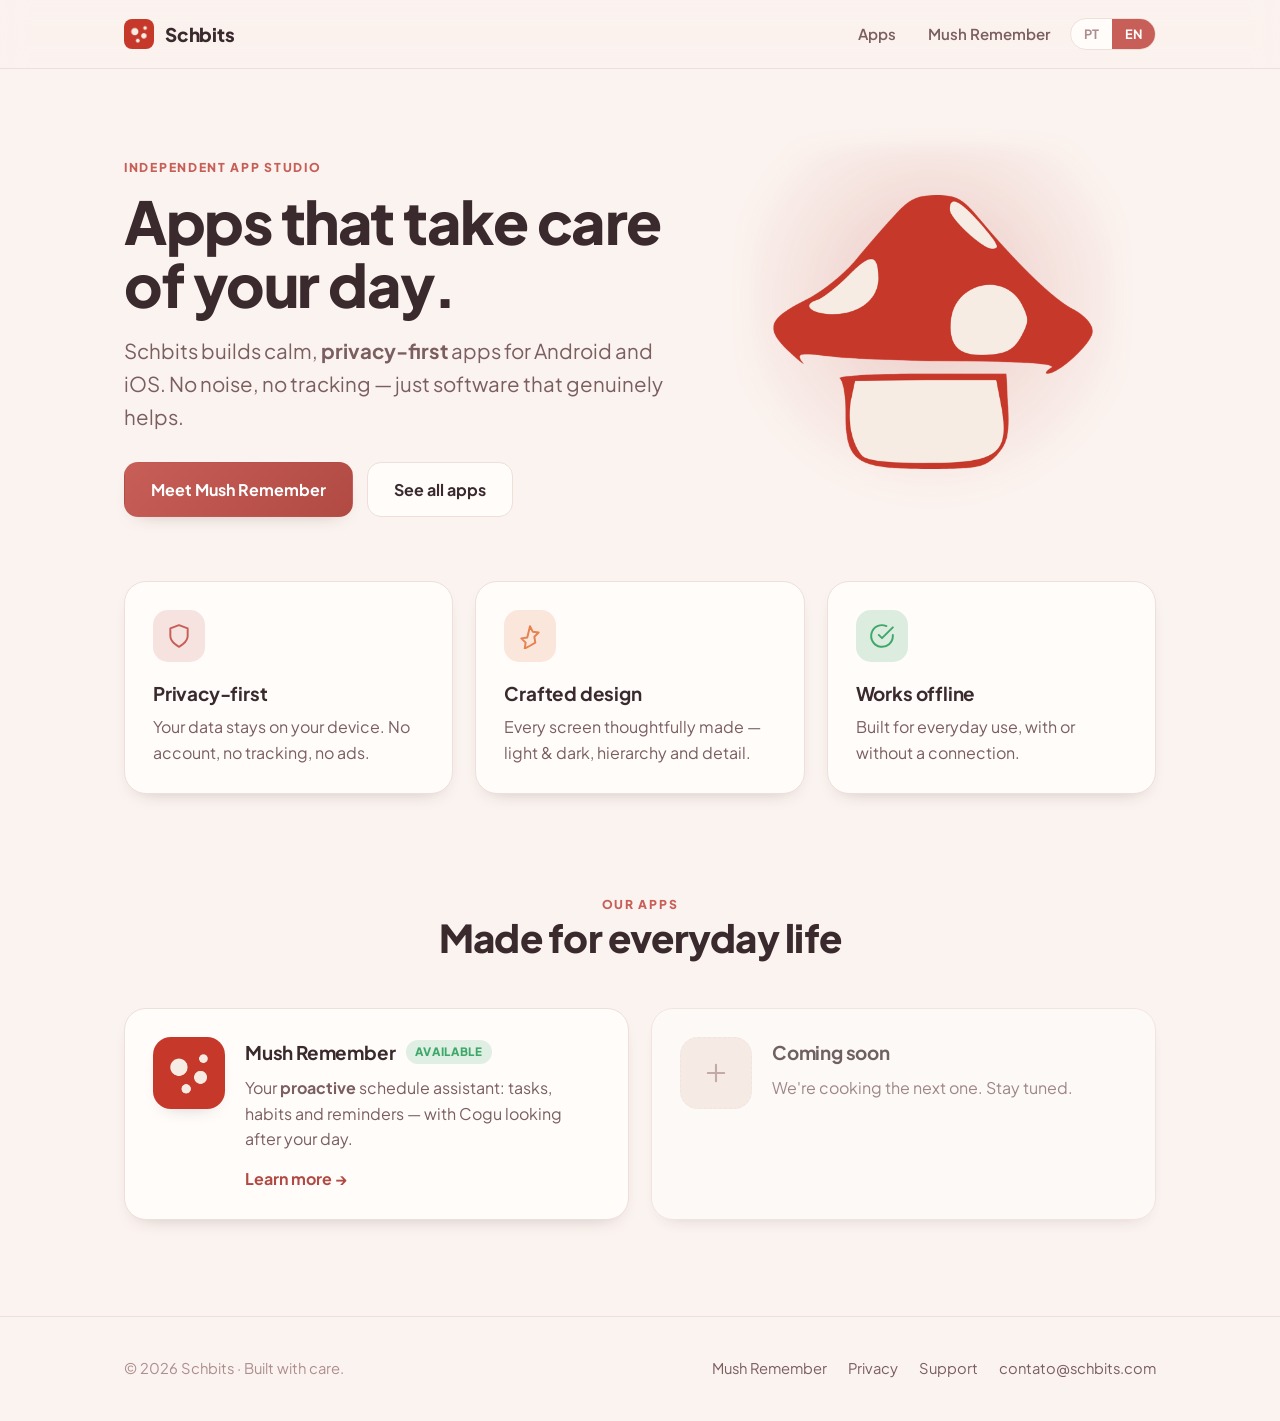
==== index.html @ 6b557020 "Reformulate site as app landing focused on Mush Remember - Pivot from "do-everything agency" to app " ====
<!DOCTYPE html>
<html lang="en">
<head>
  <meta charset="UTF-8" />
  <meta name="viewport" content="width=device-width, initial-scale=1.0" />
  <title>Schbits — Apps that take care of your day</title>
  <meta name="description" content="Schbits is an independent mobile app studio. We craft calm, privacy-first apps for Android and iOS. Meet Mush Remember." />
  <link rel="icon" type="image/png" href="/assets/mushremember-icon.png" />
  <!-- fixa o idioma antes da pintura (sem flash do idioma inativo) -->
  <script>document.documentElement.setAttribute('data-active',(localStorage.getItem('lang')||((navigator.language||'en').toLowerCase().indexOf('pt')===0?'pt':'en')));</script>
  <link rel="preconnect" href="https://fonts.googleapis.com" />
  <link rel="preconnect" href="https://fonts.gstatic.com" crossorigin />
  <link href="https://fonts.googleapis.com/css2?family=Plus+Jakarta+Sans:wght@400;500;600;700;800&display=swap" rel="stylesheet" />
  <link rel="stylesheet" href="/assets/site.css" />
</head>
<body>

  <header class="site-header">
    <div class="wrap">
      <a class="brand" href="/">
        <img src="/assets/mushremember-icon.png" alt="Schbits" />
        <b>Schbits</b>
      </a>
      <nav class="nav">
        <a href="#apps"><span data-lang="pt">Apps</span><span data-lang="en">Apps</span></a>
        <a href="/mushremember/"><span data-lang="pt">Mush Remember</span><span data-lang="en">Mush Remember</span></a>
        <div class="lang" role="group" aria-label="Language">
          <button data-set-lang="pt">PT</button>
          <button data-set-lang="en">EN</button>
        </div>
      </nav>
    </div>
  </header>

  <!-- ------------------------------- Hero -------------------------------- -->
  <section style="padding-top:84px;padding-bottom:40px">
    <div class="wrap" style="display:grid;grid-template-columns:1.1fr .9fr;gap:40px;align-items:center">
      <div>
        <span class="eyebrow" data-lang="pt">Estúdio de apps</span>
        <span class="eyebrow" data-lang="en">Independent app studio</span>
        <h1>
          <span data-lang="pt">Apps que cuidam do seu dia.</span>
          <span data-lang="en">Apps that take care of your day.</span>
        </h1>
        <p class="lead" data-lang="pt">A Schbits cria apps calmos e <b>privacidade em primeiro lugar</b> para Android e iOS. Nada de ruído, nada de rastreio — só software que ajuda de verdade.</p>
        <p class="lead" data-lang="en">Schbits builds calm, <b>privacy-first</b> apps for Android and iOS. No noise, no tracking — just software that genuinely helps.</p>
        <div style="display:flex;gap:14px;flex-wrap:wrap;margin-top:28px">
          <a class="btn btn-primary" href="/mushremember/">
            <span data-lang="pt">Conheça o Mush Remember</span>
            <span data-lang="en">Meet Mush Remember</span>
          </a>
          <a class="btn btn-ghost" href="#apps">
            <span data-lang="pt">Ver todos os apps</span>
            <span data-lang="en">See all apps</span>
          </a>
        </div>
      </div>
      <div style="display:grid;place-items:center">
        <div style="position:relative">
          <div style="position:absolute;inset:-8% -8%;background:radial-gradient(circle at 50% 40%, color-mix(in srgb,var(--accent) 28%,transparent), transparent 70%);filter:blur(10px)"></div>
          <img src="/assets/cogu.png" alt="Cogu, mascote do Mush Remember"
               style="position:relative;width:min(320px,68vw);filter:drop-shadow(var(--shadow))" />
        </div>
      </div>
    </div>
  </section>

  <!-- ------------------------------- Valores ----------------------------- -->
  <section style="padding-top:24px;padding-bottom:24px">
    <div class="wrap">
      <div class="grid grid-3">
        <div class="card">
          <div class="icon-chip" style="background:color-mix(in srgb,var(--accent) 16%,transparent)">
            <svg viewBox="0 0 24 24" fill="none" stroke="var(--accent)" stroke-width="1.8" stroke-linecap="round" stroke-linejoin="round"><path d="M12 22s8-4 8-10V5l-8-3-8 3v7c0 6 8 10 8 10z"/></svg>
          </div>
          <h3><span data-lang="pt">Privacidade em primeiro lugar</span><span data-lang="en">Privacy-first</span></h3>
          <p style="color:var(--ink-soft);margin:0" data-lang="pt">Seus dados ficam no seu aparelho. Sem conta, sem rastreio, sem anúncios.</p>
          <p style="color:var(--ink-soft);margin:0" data-lang="en">Your data stays on your device. No account, no tracking, no ads.</p>
        </div>
        <div class="card">
          <div class="icon-chip" style="background:color-mix(in srgb,var(--coral) 18%,transparent)">
            <svg viewBox="0 0 24 24" fill="none" stroke="var(--coral)" stroke-width="1.8" stroke-linecap="round" stroke-linejoin="round"><path d="M12 3l2.5 5 5.5.8-4 3.9.9 5.5L12 21l-4.9 2.6.9-5.5-4-3.9 5.5-.8z"/></svg>
          </div>
          <h3><span data-lang="pt">Design caprichado</span><span data-lang="en">Crafted design</span></h3>
          <p style="color:var(--ink-soft);margin:0" data-lang="pt">Cada tela pensada com carinho — claro e escuro, hierarquia e detalhes.</p>
          <p style="color:var(--ink-soft);margin:0" data-lang="en">Every screen thoughtfully made — light & dark, hierarchy and detail.</p>
        </div>
        <div class="card">
          <div class="icon-chip" style="background:color-mix(in srgb,var(--success) 18%,transparent)">
            <svg viewBox="0 0 24 24" fill="none" stroke="var(--success)" stroke-width="1.8" stroke-linecap="round" stroke-linejoin="round"><path d="M22 11.08V12a10 10 0 1 1-5.93-9.14"/><path d="M22 4 12 14.01l-3-3"/></svg>
          </div>
          <h3><span data-lang="pt">Funciona offline</span><span data-lang="en">Works offline</span></h3>
          <p style="color:var(--ink-soft);margin:0" data-lang="pt">Pensado para usar no dia a dia, com ou sem internet.</p>
          <p style="color:var(--ink-soft);margin:0" data-lang="en">Built for everyday use, with or without a connection.</p>
        </div>
      </div>
    </div>
  </section>

  <!-- ------------------------------- Apps -------------------------------- -->
  <section id="apps">
    <div class="wrap">
      <div class="section-head">
        <span class="eyebrow" data-lang="pt">Nossos apps</span>
        <span class="eyebrow" data-lang="en">Our apps</span>
        <h2><span data-lang="pt">Feitos para o dia a dia</span><span data-lang="en">Made for everyday life</span></h2>
      </div>

      <div class="grid grid-2">
        <!-- Mush Remember (destaque) -->
        <a href="/mushremember/" class="card" style="text-decoration:none;color:inherit;display:flex;gap:20px;align-items:flex-start">
          <img src="/assets/mushremember-icon.png" alt="Mush Remember"
               style="width:72px;height:72px;border-radius:18px;box-shadow:var(--shadow-sm);flex:none" />
          <div>
            <div style="display:flex;align-items:center;gap:10px;flex-wrap:wrap">
              <h3 style="margin:0">Mush Remember</h3>
              <span style="font-size:.72rem;font-weight:800;letter-spacing:.06em;text-transform:uppercase;color:var(--success);background:color-mix(in srgb,var(--success) 16%,transparent);padding:3px 9px;border-radius:999px" data-lang="pt">Disponível</span>
              <span style="font-size:.72rem;font-weight:800;letter-spacing:.06em;text-transform:uppercase;color:var(--success);background:color-mix(in srgb,var(--success) 16%,transparent);padding:3px 9px;border-radius:999px" data-lang="en">Available</span>
            </div>
            <p style="color:var(--ink-soft);margin:.5em 0 0" data-lang="pt">Seu assistente de agenda <b>proativo</b>: tarefas, hábitos e lembretes — com o Cogu cuidando do seu dia.</p>
            <p style="color:var(--ink-soft);margin:.5em 0 0" data-lang="en">Your <b>proactive</b> schedule assistant: tasks, habits and reminders — with Cogu looking after your day.</p>
            <span style="display:inline-block;margin-top:14px;font-weight:700;color:var(--accent-strong)" data-lang="pt">Saiba mais →</span>
            <span style="display:inline-block;margin-top:14px;font-weight:700;color:var(--accent-strong)" data-lang="en">Learn more →</span>
          </div>
        </a>

        <!-- Próximo app (placeholder) -->
        <div class="card" style="display:flex;gap:20px;align-items:flex-start;opacity:.72">
          <div style="width:72px;height:72px;border-radius:18px;flex:none;display:grid;place-items:center;background:var(--surface-2);border:1px dashed var(--line)">
            <svg viewBox="0 0 24 24" width="28" height="28" fill="none" stroke="var(--meta)" stroke-width="1.8" stroke-linecap="round"><path d="M12 5v14M5 12h14"/></svg>
          </div>
          <div>
            <h3 style="margin:0"><span data-lang="pt">Em breve</span><span data-lang="en">Coming soon</span></h3>
            <p style="color:var(--ink-soft);margin:.5em 0 0" data-lang="pt">Estamos cozinhando o próximo. Fique de olho.</p>
            <p style="color:var(--ink-soft);margin:.5em 0 0" data-lang="en">We're cooking the next one. Stay tuned.</p>
          </div>
        </div>
      </div>
    </div>
  </section>

  <footer class="site-footer">
    <div class="wrap">
      <span>© <span id="yr"></span> Schbits · <span data-lang="pt">Construído com cuidado.</span><span data-lang="en">Built with care.</span></span>
      <nav>
        <a href="/mushremember/">Mush Remember</a>
        <a href="/mushremember/privacy/"><span data-lang="pt">Privacidade</span><span data-lang="en">Privacy</span></a>
        <a href="/mushremember/support/"><span data-lang="pt">Suporte</span><span data-lang="en">Support</span></a>
        <a href="mailto:contato@schbits.com">contato@schbits.com</a>
      </nav>
    </div>
  </footer>

  <script>document.getElementById('yr').textContent = new Date().getFullYear();</script>
  <script src="/assets/i18n.js"></script>
</body>
</html>
---- assets/site.css ----
/* ==========================================================================
   Schbits — design system compartilhado
   Paleta herdada do app Mush Remember ("aconchego vermelho": blush + terracota).
   Hex espelham lib/app/theme/app_colors.dart para a web casar com o app.
   Tema claro/escuro automático via prefers-color-scheme.
   ========================================================================== */

:root {
  /* superfícies / texto (tema claro) */
  --bg:        #FBF3EF; /* creme blush (scaffold) */
  --surface:   #FFFCFA; /* cards (branco quentinho) */
  --surface-2: #F4E7E1; /* preenchimentos blush */
  --line:      #EEDFD9; /* divisórias sutis */
  --ink:       #3A2A2E; /* títulos (cacau quente) */
  --ink-soft:  #7B5E60; /* texto secundário (mauve) */
  --meta:      #AD8E8E; /* legendas (rosa-poeira) */

  /* acentos semânticos */
  --accent:        #C75F58; /* terracota-rosado (voz do assistente) */
  --accent-strong: #B14A43;
  --coral:         #E5824F; /* celebração / streak */
  --success:       #3EA86A; /* sálvia (concluído) */
  --brand-red:     #C53A2B; /* vermelho-cogumelo (pop pontual / mascote) */

  --shadow:    0 18px 40px -24px rgba(58, 42, 46, .45);
  --shadow-sm: 0 8px 20px -14px rgba(58, 42, 46, .40);
  --radius:    22px;
  --radius-sm: 14px;
  --maxw:      1080px;
  --font: "Plus Jakarta Sans", system-ui, -apple-system, "Segoe UI", Roboto, sans-serif;
}

@media (prefers-color-scheme: dark) {
  :root {
    --bg:        #0E0A09; /* cacau quase-preto (AMOLED) */
    --surface:   #1E1514;
    --surface-2: #2C1F1D;
    --line:      #402927;
    --ink:       #F5EAE6; /* creme */
    --ink-soft:  #D8C4C0;
    --meta:      #927472;

    --accent:        #E89089; /* terracota clara */
    --accent-strong: #D9756E;
    --coral:         #F0A275;
    --success:       #55CB8D;
    --brand-red:     #E0614F;

    --shadow:    0 22px 48px -26px rgba(0, 0, 0, .75);
    --shadow-sm: 0 10px 26px -18px rgba(0, 0, 0, .7);
  }
  /* As telas claras do app brilham demais no escuro — suaviza levemente. */
  .shot img { filter: brightness(.96); }
}

* { box-sizing: border-box; }

html { scroll-behavior: smooth; }

body {
  margin: 0;
  font-family: var(--font);
  background: var(--bg);
  color: var(--ink);
  line-height: 1.6;
  -webkit-font-smoothing: antialiased;
  text-rendering: optimizeLegibility;
}

/* i18n: esconde APENAS o idioma inativo (o motor seta data-active no <html>).
   Só ocultamos o que não casa — assim o idioma ativo mantém seu display natural
   (block, inline, flex…) sem precisar de revert e sem perder para regras mais
   específicas como `.shot span{display:block}`. !important garante o ocultamento.
   Fallback antes do JS: se data-active ainda não existe, esconde o EN. */
html[data-active="pt"] [data-lang]:not([data-lang="pt"]),
html[data-active="en"] [data-lang]:not([data-lang="en"]),
html:not([data-active]) [data-lang="en"] { display: none !important; }

.wrap { width: 100%; max-width: var(--maxw); margin: 0 auto; padding: 0 24px; }

a { color: var(--accent-strong); text-underline-offset: 3px; }

/* ----------------------------- Header ----------------------------------- */
.site-header {
  position: sticky; top: 0; z-index: 50;
  background: color-mix(in srgb, var(--bg) 85%, transparent);
  backdrop-filter: saturate(160%) blur(12px);
  border-bottom: 1px solid var(--line);
}
.site-header .wrap {
  display: flex; align-items: center; justify-content: space-between;
  height: 68px;
}
.brand { display: flex; align-items: center; gap: 11px; text-decoration: none; color: var(--ink); }
.brand img { width: 30px; height: 30px; border-radius: 8px; }
.brand b { font-weight: 800; font-size: 1.18rem; letter-spacing: -.01em; }
.nav { display: flex; align-items: center; gap: 8px; }
.nav a { color: var(--ink-soft); text-decoration: none; font-weight: 600; font-size: .94rem; padding: 8px 12px; border-radius: 10px; }
.nav a:hover { color: var(--ink); background: var(--surface-2); }

/* Alternador de idioma */
.lang {
  display: inline-flex; border: 1px solid var(--line); border-radius: 999px;
  overflow: hidden; background: var(--surface);
}
.lang button {
  border: 0; background: transparent; cursor: pointer;
  font-family: var(--font); font-weight: 700; font-size: .8rem;
  color: var(--meta); padding: 7px 13px; transition: .15s;
}
.lang button[aria-pressed="true"] { background: var(--accent); color: #fff; }

/* ----------------------------- Botões ----------------------------------- */
.btn {
  display: inline-flex; align-items: center; justify-content: center; gap: 9px;
  font-family: var(--font); font-weight: 700; font-size: 1rem;
  padding: 14px 26px; border-radius: 14px; text-decoration: none; cursor: pointer;
  border: 1px solid transparent; transition: transform .2s ease, box-shadow .2s ease, background .2s;
}
.btn:hover { transform: translateY(-2px); }
.btn-primary {
  color: #fff;
  background: linear-gradient(135deg, var(--accent), var(--accent-strong));
  box-shadow: var(--shadow-sm);
}
.btn-ghost { color: var(--ink); background: var(--surface); border-color: var(--line); }

/* ----------------------------- Tipografia ------------------------------- */
.eyebrow {
  text-transform: uppercase; letter-spacing: .14em; font-size: .76rem;
  font-weight: 800; color: var(--accent);
}
h1 { font-size: clamp(2.3rem, 5.5vw, 3.7rem); line-height: 1.05; letter-spacing: -.025em; font-weight: 800; margin: .2em 0; }
h2 { font-size: clamp(1.7rem, 3.5vw, 2.4rem); line-height: 1.15; letter-spacing: -.02em; font-weight: 800; margin: 0 0 .4em; }
h3 { font-size: 1.18rem; font-weight: 700; margin: 0 0 .3em; letter-spacing: -.01em; }
.lead { font-size: clamp(1.05rem, 2vw, 1.28rem); color: var(--ink-soft); max-width: 44ch; }

section { padding: 72px 0; }
.section-head { text-align: center; max-width: 60ch; margin: 0 auto 48px; }
.section-head p { color: var(--ink-soft); font-size: 1.08rem; }

/* ----------------------------- Cards ------------------------------------ */
.card {
  background: var(--surface); border: 1px solid var(--line);
  border-radius: var(--radius); padding: 28px; box-shadow: var(--shadow-sm);
}
.grid { display: grid; gap: 22px; }
.grid-3 { grid-template-columns: repeat(3, 1fr); }
.grid-2 { grid-template-columns: repeat(2, 1fr); }

.icon-chip {
  width: 52px; height: 52px; border-radius: 15px; display: grid; place-items: center;
  margin-bottom: 16px; background: var(--surface-2);
}
.icon-chip svg { width: 26px; height: 26px; }

/* ----------------------------- Footer ----------------------------------- */
.site-footer {
  border-top: 1px solid var(--line); padding: 40px 0; margin-top: 24px;
  color: var(--meta); font-size: .92rem;
}
.site-footer .wrap { display: flex; flex-wrap: wrap; gap: 16px; justify-content: space-between; align-items: center; }
.site-footer a { color: var(--ink-soft); text-decoration: none; margin-left: 18px; }
.site-footer a:hover { color: var(--ink); }

/* ----------------------------- Long-form (privacy/support) -------------- */
.doc { max-width: 760px; margin: 0 auto; padding: 56px 0; }
.doc h1 { font-size: clamp(2rem, 4vw, 2.7rem); }
.doc h2 { font-size: 1.4rem; margin-top: 2em; }
.doc p, .doc li { color: var(--ink-soft); }
.doc ul { padding-left: 1.2em; }
.doc li { margin: .4em 0; }
.doc .updated { color: var(--meta); font-size: .9rem; }
.doc .card { margin: 1.4em 0; }

@media (max-width: 820px) {
  .grid-3, .grid-2 { grid-template-columns: 1fr; }
  .nav a:not(.btn) { display: none; }
}
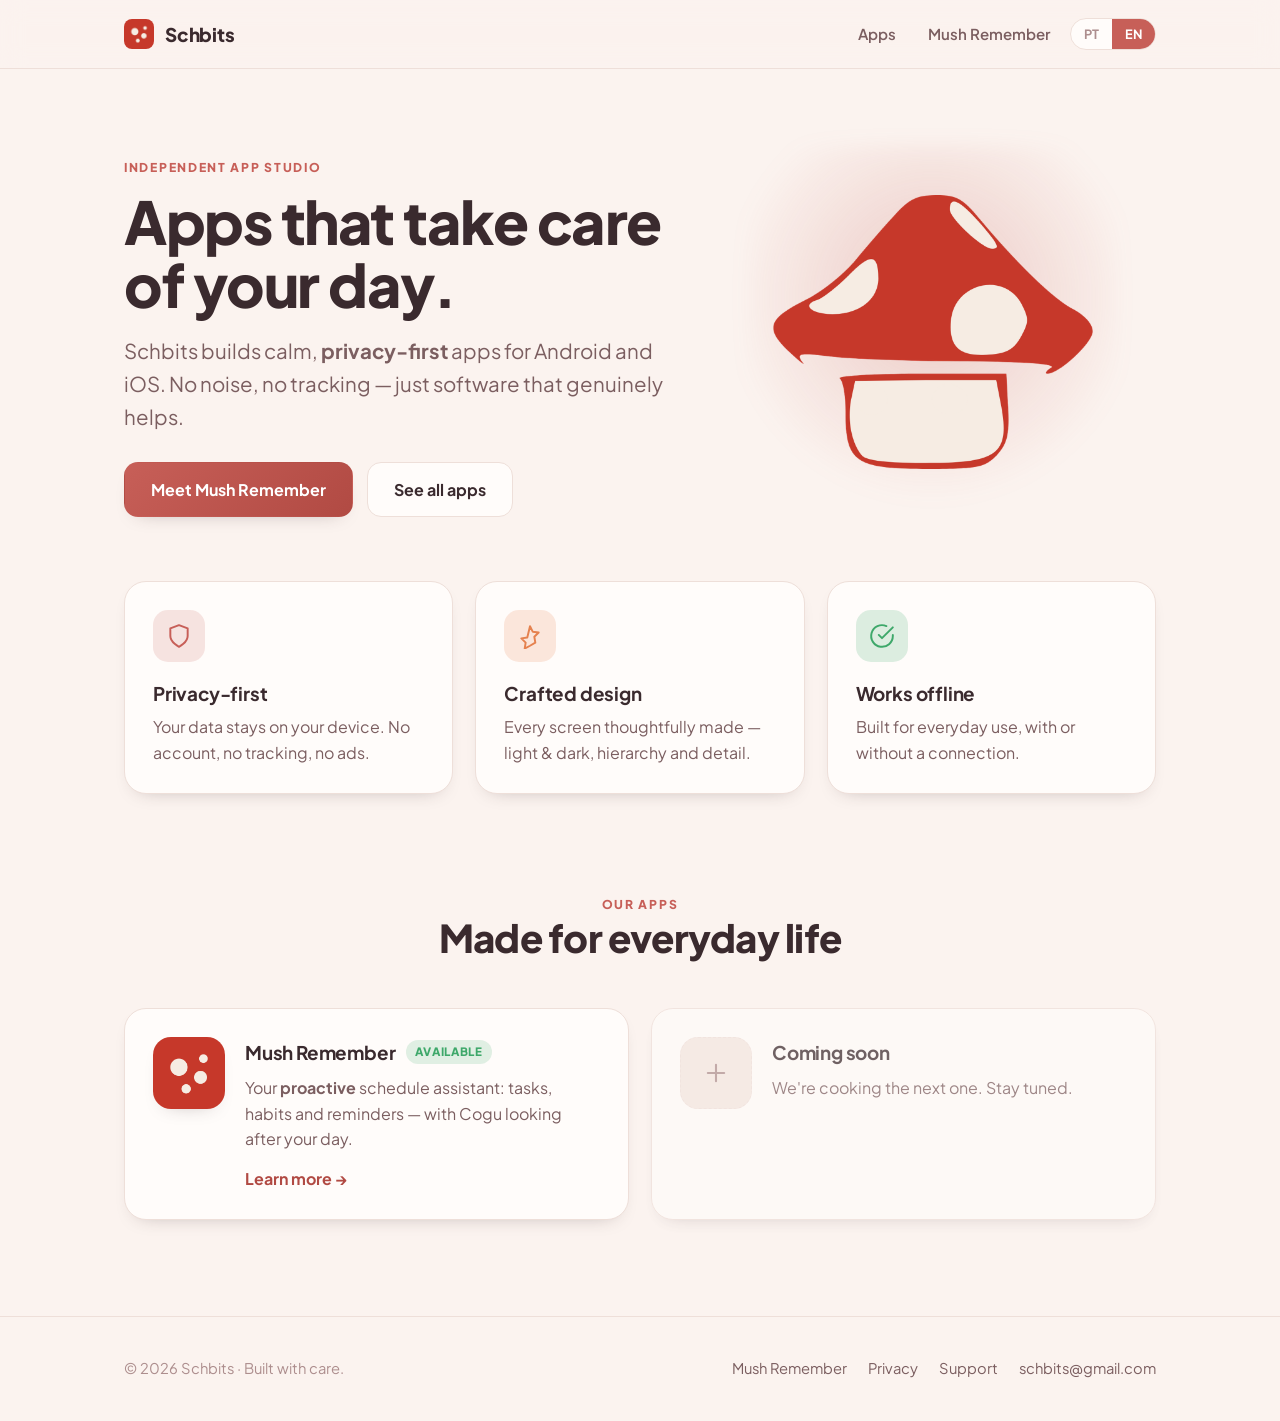
==== commit 14a466fe: "Set contact/support/privacy email to schbits@gmail.com Co-Authored-By: Claude Opus 4.8 <noreply@anth" ====
--- a/index.html
+++ b/index.html
@@ -146,7 +146,7 @@
         <a href="/mushremember/">Mush Remember</a>
         <a href="/mushremember/privacy/"><span data-lang="pt">Privacidade</span><span data-lang="en">Privacy</span></a>
         <a href="/mushremember/support/"><span data-lang="pt">Suporte</span><span data-lang="en">Support</span></a>
-        <a href="mailto:contato@schbits.com">contato@schbits.com</a>
+        <a href="mailto:schbits@gmail.com">schbits@gmail.com</a>
       </nav>
     </div>
   </footer>
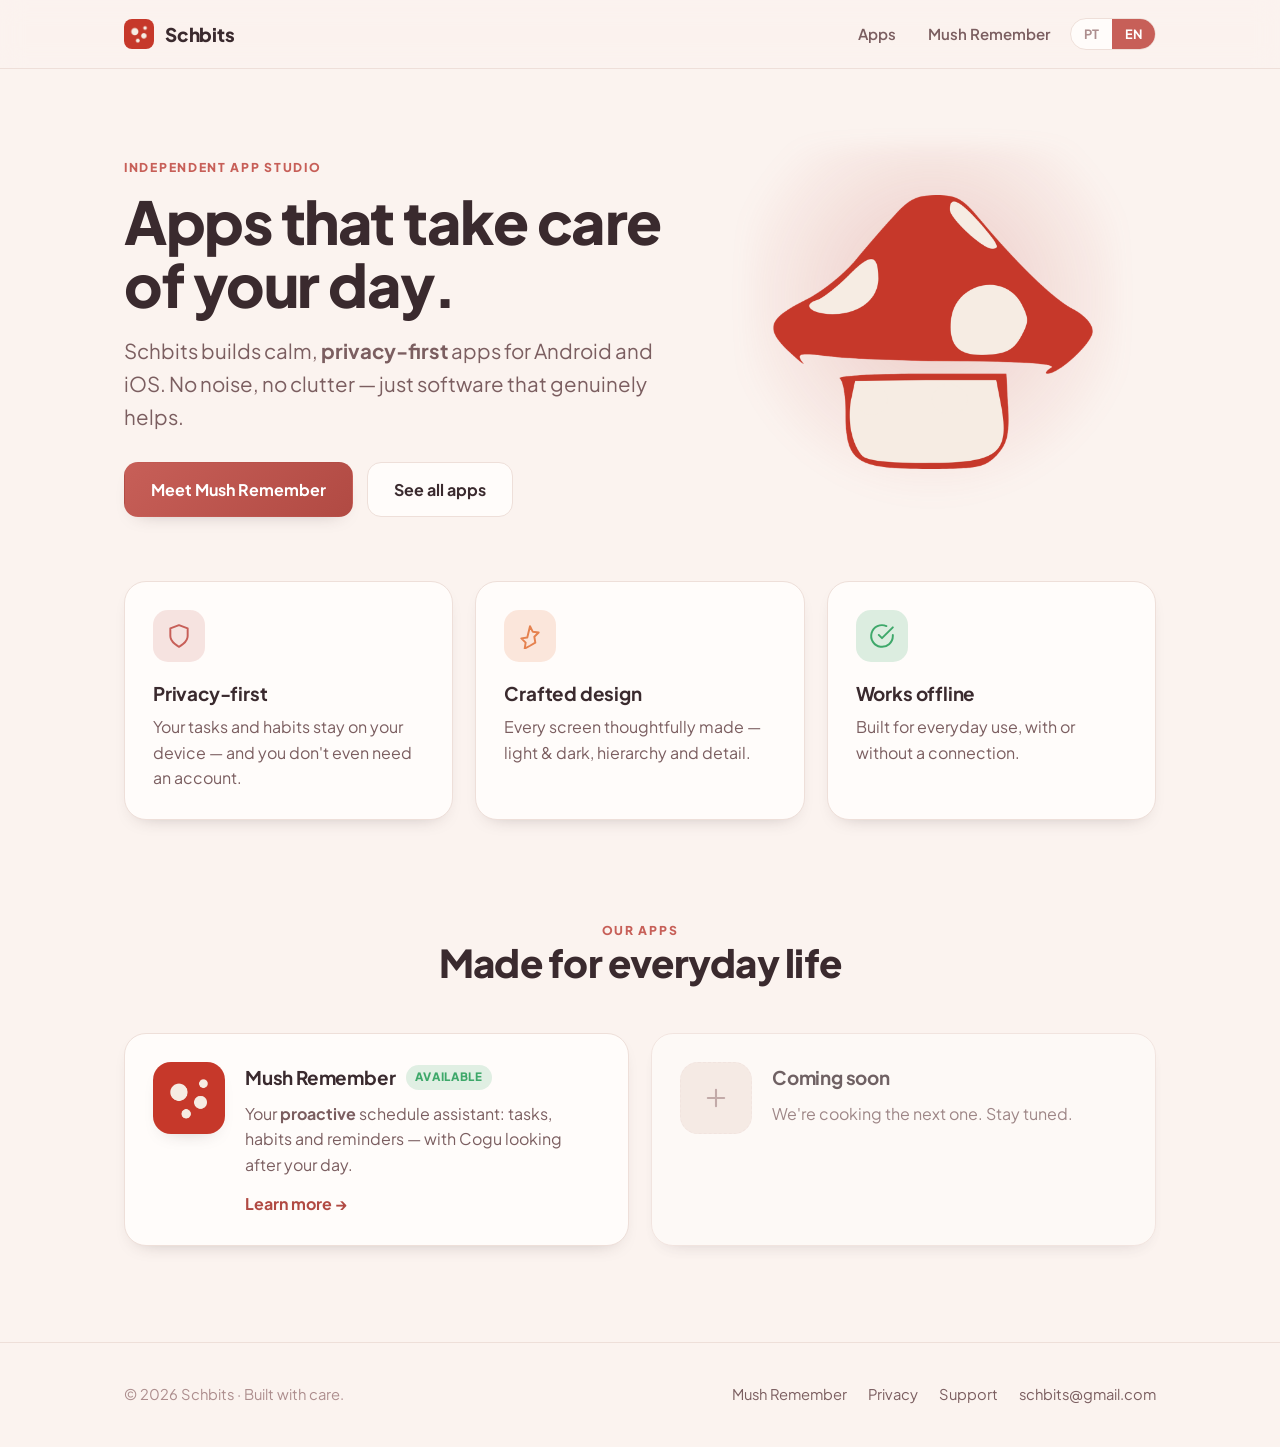
==== commit 3ded494b: "Drop "no ads" promise; add future-monetization note Today's build has no ads/IAP, so the privacy pol" ====
--- a/index.html
+++ b/index.html
@@ -42,8 +42,8 @@
           <span data-lang="pt">Apps que cuidam do seu dia.</span>
           <span data-lang="en">Apps that take care of your day.</span>
         </h1>
-        <p class="lead" data-lang="pt">A Schbits cria apps calmos e <b>privacidade em primeiro lugar</b> para Android e iOS. Nada de ruído, nada de rastreio — só software que ajuda de verdade.</p>
-        <p class="lead" data-lang="en">Schbits builds calm, <b>privacy-first</b> apps for Android and iOS. No noise, no tracking — just software that genuinely helps.</p>
+        <p class="lead" data-lang="pt">A Schbits cria apps calmos e <b>privacidade em primeiro lugar</b> para Android e iOS. Nada de ruído, nada de complicação — só software que ajuda de verdade.</p>
+        <p class="lead" data-lang="en">Schbits builds calm, <b>privacy-first</b> apps for Android and iOS. No noise, no clutter — just software that genuinely helps.</p>
         <div style="display:flex;gap:14px;flex-wrap:wrap;margin-top:28px">
           <a class="btn btn-primary" href="/mushremember/">
             <span data-lang="pt">Conheça o Mush Remember</span>
@@ -74,8 +74,8 @@
             <svg viewBox="0 0 24 24" fill="none" stroke="var(--accent)" stroke-width="1.8" stroke-linecap="round" stroke-linejoin="round"><path d="M12 22s8-4 8-10V5l-8-3-8 3v7c0 6 8 10 8 10z"/></svg>
           </div>
           <h3><span data-lang="pt">Privacidade em primeiro lugar</span><span data-lang="en">Privacy-first</span></h3>
-          <p style="color:var(--ink-soft);margin:0" data-lang="pt">Seus dados ficam no seu aparelho. Sem conta, sem rastreio, sem anúncios.</p>
-          <p style="color:var(--ink-soft);margin:0" data-lang="en">Your data stays on your device. No account, no tracking, no ads.</p>
+          <p style="color:var(--ink-soft);margin:0" data-lang="pt">Suas tarefas e hábitos ficam no seu aparelho — e você nem precisa criar conta.</p>
+          <p style="color:var(--ink-soft);margin:0" data-lang="en">Your tasks and habits stay on your device — and you don't even need an account.</p>
         </div>
         <div class="card">
           <div class="icon-chip" style="background:color-mix(in srgb,var(--coral) 18%,transparent)">
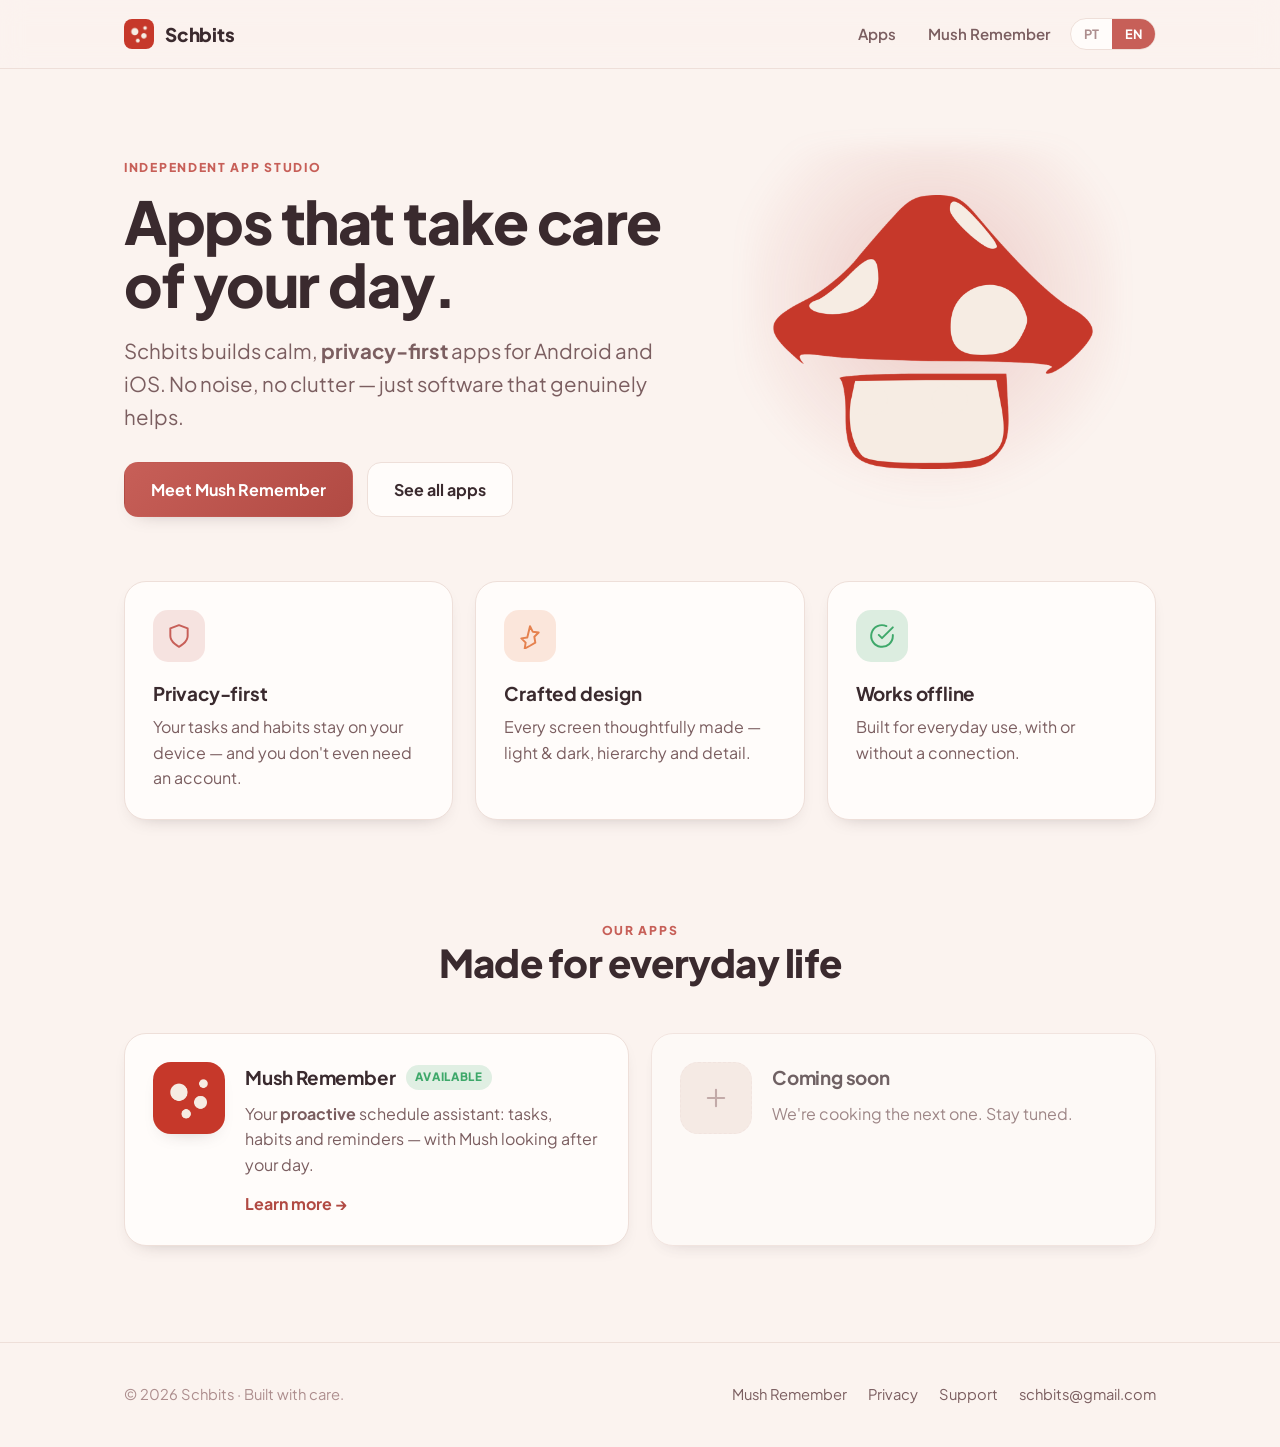
==== commit 7fe15114: "Rename mascot Cogu -> Mush across the site (all languages) Co-Authored-By: Claude Opus 4.8 <noreply@" ====
--- a/index.html
+++ b/index.html
@@ -5,6 +5,12 @@
   <meta name="viewport" content="width=device-width, initial-scale=1.0" />
   <title>Schbits — Apps that take care of your day</title>
   <meta name="description" content="Schbits is an independent mobile app studio. We craft calm, privacy-first apps for Android and iOS. Meet Mush Remember." />
+  <meta property="og:type" content="website" />
+  <meta property="og:url" content="https://schbits.com/" />
+  <meta property="og:title" content="Schbits — Apps that take care of your day" />
+  <meta property="og:description" content="An independent mobile app studio crafting calm, privacy-first apps for Android and iOS. Meet Mush Remember." />
+  <meta property="og:image" content="https://schbits.com/assets/mushremember-icon.png" />
+  <meta name="twitter:card" content="summary" />
   <link rel="icon" type="image/png" href="/assets/mushremember-icon.png" />
   <!-- fixa o idioma antes da pintura (sem flash do idioma inativo) -->
   <script>document.documentElement.setAttribute('data-active',(localStorage.getItem('lang')||((navigator.language||'en').toLowerCase().indexOf('pt')===0?'pt':'en')));</script>
@@ -34,7 +40,7 @@
 
   <!-- ------------------------------- Hero -------------------------------- -->
   <section style="padding-top:84px;padding-bottom:40px">
-    <div class="wrap" style="display:grid;grid-template-columns:1.1fr .9fr;gap:40px;align-items:center">
+    <div class="wrap hero-home">
       <div>
         <span class="eyebrow" data-lang="pt">Estúdio de apps</span>
         <span class="eyebrow" data-lang="en">Independent app studio</span>
@@ -44,7 +50,7 @@
         </h1>
         <p class="lead" data-lang="pt">A Schbits cria apps calmos e <b>privacidade em primeiro lugar</b> para Android e iOS. Nada de ruído, nada de complicação — só software que ajuda de verdade.</p>
         <p class="lead" data-lang="en">Schbits builds calm, <b>privacy-first</b> apps for Android and iOS. No noise, no clutter — just software that genuinely helps.</p>
-        <div style="display:flex;gap:14px;flex-wrap:wrap;margin-top:28px">
+        <div class="hero-cta" style="display:flex;gap:14px;flex-wrap:wrap;margin-top:28px">
           <a class="btn btn-primary" href="/mushremember/">
             <span data-lang="pt">Conheça o Mush Remember</span>
             <span data-lang="en">Meet Mush Remember</span>
@@ -55,10 +61,10 @@
           </a>
         </div>
       </div>
-      <div style="display:grid;place-items:center">
+      <div class="hero-art">
         <div style="position:relative">
           <div style="position:absolute;inset:-8% -8%;background:radial-gradient(circle at 50% 40%, color-mix(in srgb,var(--accent) 28%,transparent), transparent 70%);filter:blur(10px)"></div>
-          <img src="/assets/cogu.png" alt="Cogu, mascote do Mush Remember"
+          <img src="/assets/cogu.png" alt="Mush, mascote do Mush Remember"
                style="position:relative;width:min(320px,68vw);filter:drop-shadow(var(--shadow))" />
         </div>
       </div>
@@ -117,8 +123,8 @@
               <span style="font-size:.72rem;font-weight:800;letter-spacing:.06em;text-transform:uppercase;color:var(--success);background:color-mix(in srgb,var(--success) 16%,transparent);padding:3px 9px;border-radius:999px" data-lang="pt">Disponível</span>
               <span style="font-size:.72rem;font-weight:800;letter-spacing:.06em;text-transform:uppercase;color:var(--success);background:color-mix(in srgb,var(--success) 16%,transparent);padding:3px 9px;border-radius:999px" data-lang="en">Available</span>
             </div>
-            <p style="color:var(--ink-soft);margin:.5em 0 0" data-lang="pt">Seu assistente de agenda <b>proativo</b>: tarefas, hábitos e lembretes — com o Cogu cuidando do seu dia.</p>
-            <p style="color:var(--ink-soft);margin:.5em 0 0" data-lang="en">Your <b>proactive</b> schedule assistant: tasks, habits and reminders — with Cogu looking after your day.</p>
+            <p style="color:var(--ink-soft);margin:.5em 0 0" data-lang="pt">Seu assistente de agenda <b>proativo</b>: tarefas, hábitos e lembretes — com o Mush cuidando do seu dia.</p>
+            <p style="color:var(--ink-soft);margin:.5em 0 0" data-lang="en">Your <b>proactive</b> schedule assistant: tasks, habits and reminders — with Mush looking after your day.</p>
             <span style="display:inline-block;margin-top:14px;font-weight:700;color:var(--accent-strong)" data-lang="pt">Saiba mais →</span>
             <span style="display:inline-block;margin-top:14px;font-weight:700;color:var(--accent-strong)" data-lang="en">Learn more →</span>
           </div>
--- a/assets/site.css
+++ b/assets/site.css
@@ -173,7 +173,17 @@
 .doc .updated { color: var(--meta); font-size: .9rem; }
 .doc .card { margin: 1.4em 0; }
 
+/* Herói da home: 2 colunas no desktop, empilha no mobile (art em cima) */
+.hero-home { display: grid; grid-template-columns: 1.1fr .9fr; gap: 40px; align-items: center; }
+.hero-art { display: grid; place-items: center; }
+
 @media (max-width: 820px) {
   .grid-3, .grid-2 { grid-template-columns: 1fr; }
   .nav a:not(.btn) { display: none; }
+  .hero-home { grid-template-columns: 1fr; text-align: center; }
+  .hero-home .lead { margin-left: auto; margin-right: auto; }
+  .hero-home .hero-cta { justify-content: center; }
+  .hero-art { order: -1; }
+  .hero-art img { width: min(220px, 56vw) !important; }
+  section { padding: 48px 0; }
 }
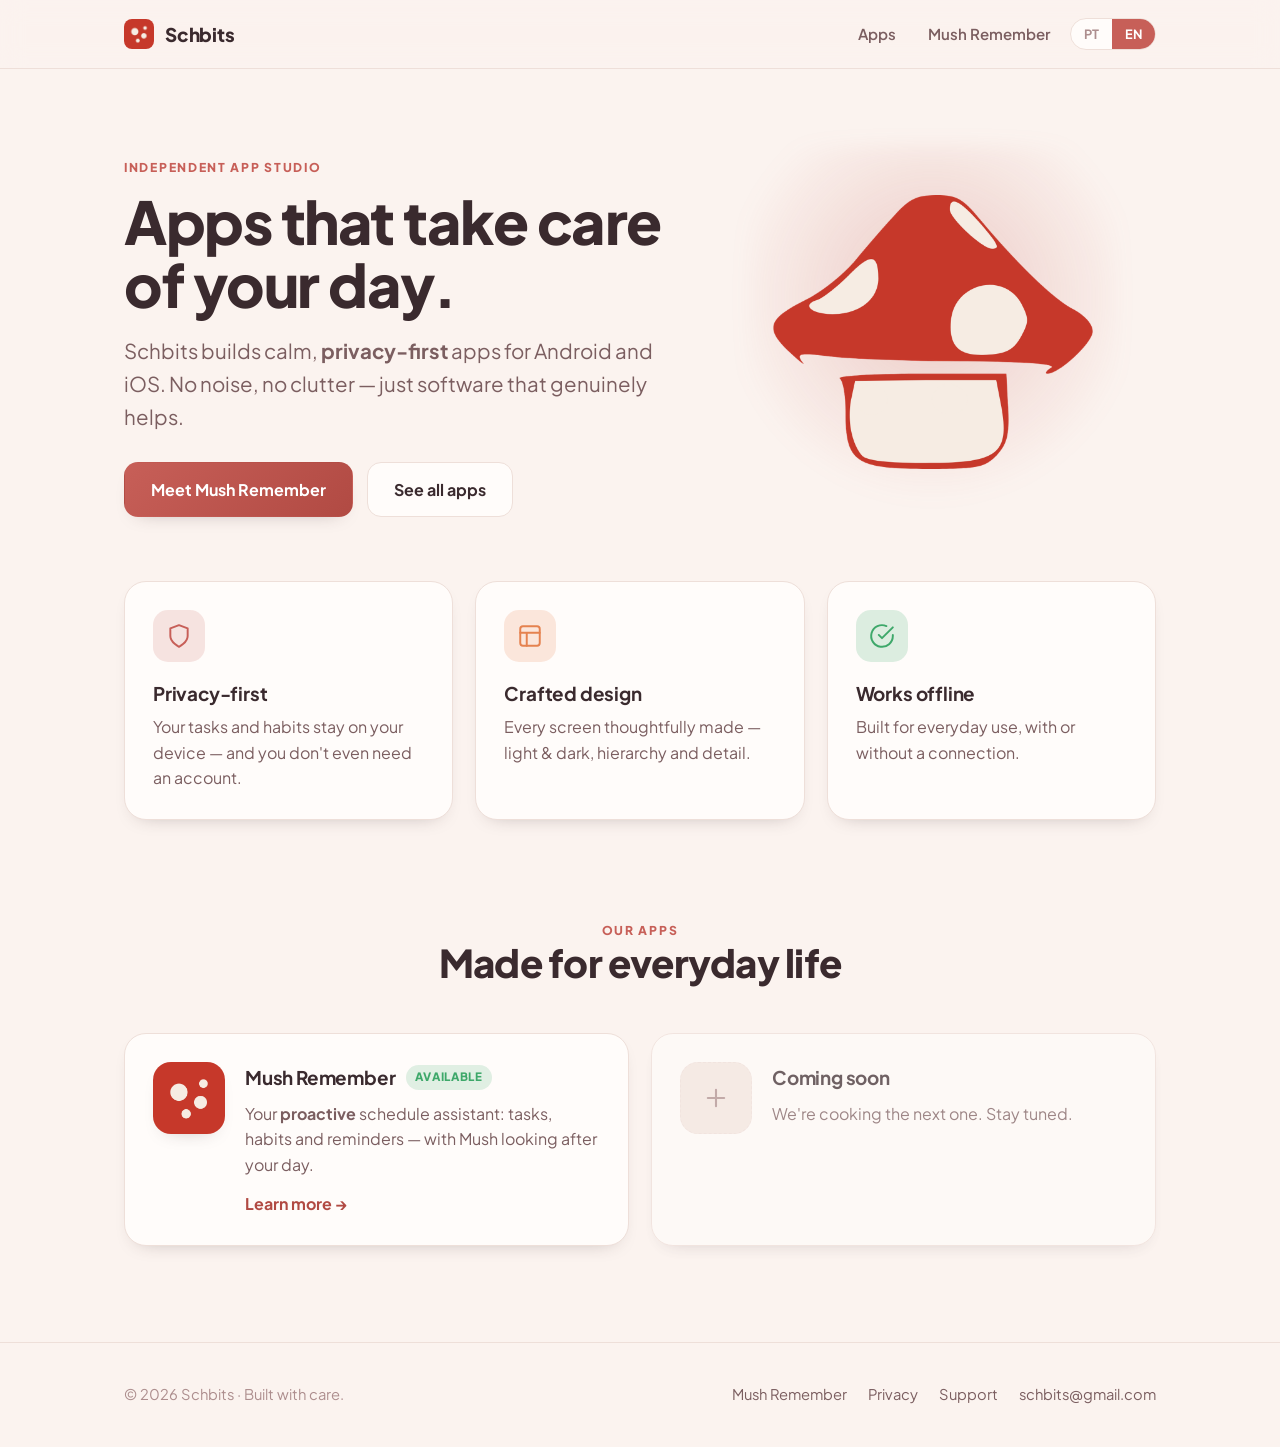
==== commit c7f52a58: "Fix icons: clean Google Play glyph + app-layout icon for "Crafted design" - Replace both messy Googl" ====
--- a/index.html
+++ b/index.html
@@ -5,6 +5,7 @@
   <meta name="viewport" content="width=device-width, initial-scale=1.0" />
   <title>Schbits — Apps that take care of your day</title>
   <meta name="description" content="Schbits is an independent mobile app studio. We craft calm, privacy-first apps for Android and iOS. Meet Mush Remember." />
+  <link rel="canonical" href="https://schbits.com/" />
   <meta property="og:type" content="website" />
   <meta property="og:url" content="https://schbits.com/" />
   <meta property="og:title" content="Schbits — Apps that take care of your day" />
@@ -64,7 +65,7 @@
       <div class="hero-art">
         <div style="position:relative">
           <div style="position:absolute;inset:-8% -8%;background:radial-gradient(circle at 50% 40%, color-mix(in srgb,var(--accent) 28%,transparent), transparent 70%);filter:blur(10px)"></div>
-          <img src="/assets/cogu.png" alt="Mush, mascote do Mush Remember"
+          <img src="/assets/mush.png" alt="Mush, mascote do Mush Remember"
                style="position:relative;width:min(320px,68vw);filter:drop-shadow(var(--shadow))" />
         </div>
       </div>
@@ -85,7 +86,7 @@
         </div>
         <div class="card">
           <div class="icon-chip" style="background:color-mix(in srgb,var(--coral) 18%,transparent)">
-            <svg viewBox="0 0 24 24" fill="none" stroke="var(--coral)" stroke-width="1.8" stroke-linecap="round" stroke-linejoin="round"><path d="M12 3l2.5 5 5.5.8-4 3.9.9 5.5L12 21l-4.9 2.6.9-5.5-4-3.9 5.5-.8z"/></svg>
+            <svg viewBox="0 0 24 24" fill="none" stroke="var(--coral)" stroke-width="1.8" stroke-linecap="round" stroke-linejoin="round"><rect x="3" y="3" width="18" height="18" rx="2.5"/><path d="M3 9h18M9 21V9"/></svg>
           </div>
           <h3><span data-lang="pt">Design caprichado</span><span data-lang="en">Crafted design</span></h3>
           <p style="color:var(--ink-soft);margin:0" data-lang="pt">Cada tela pensada com carinho — claro e escuro, hierarquia e detalhes.</p>
